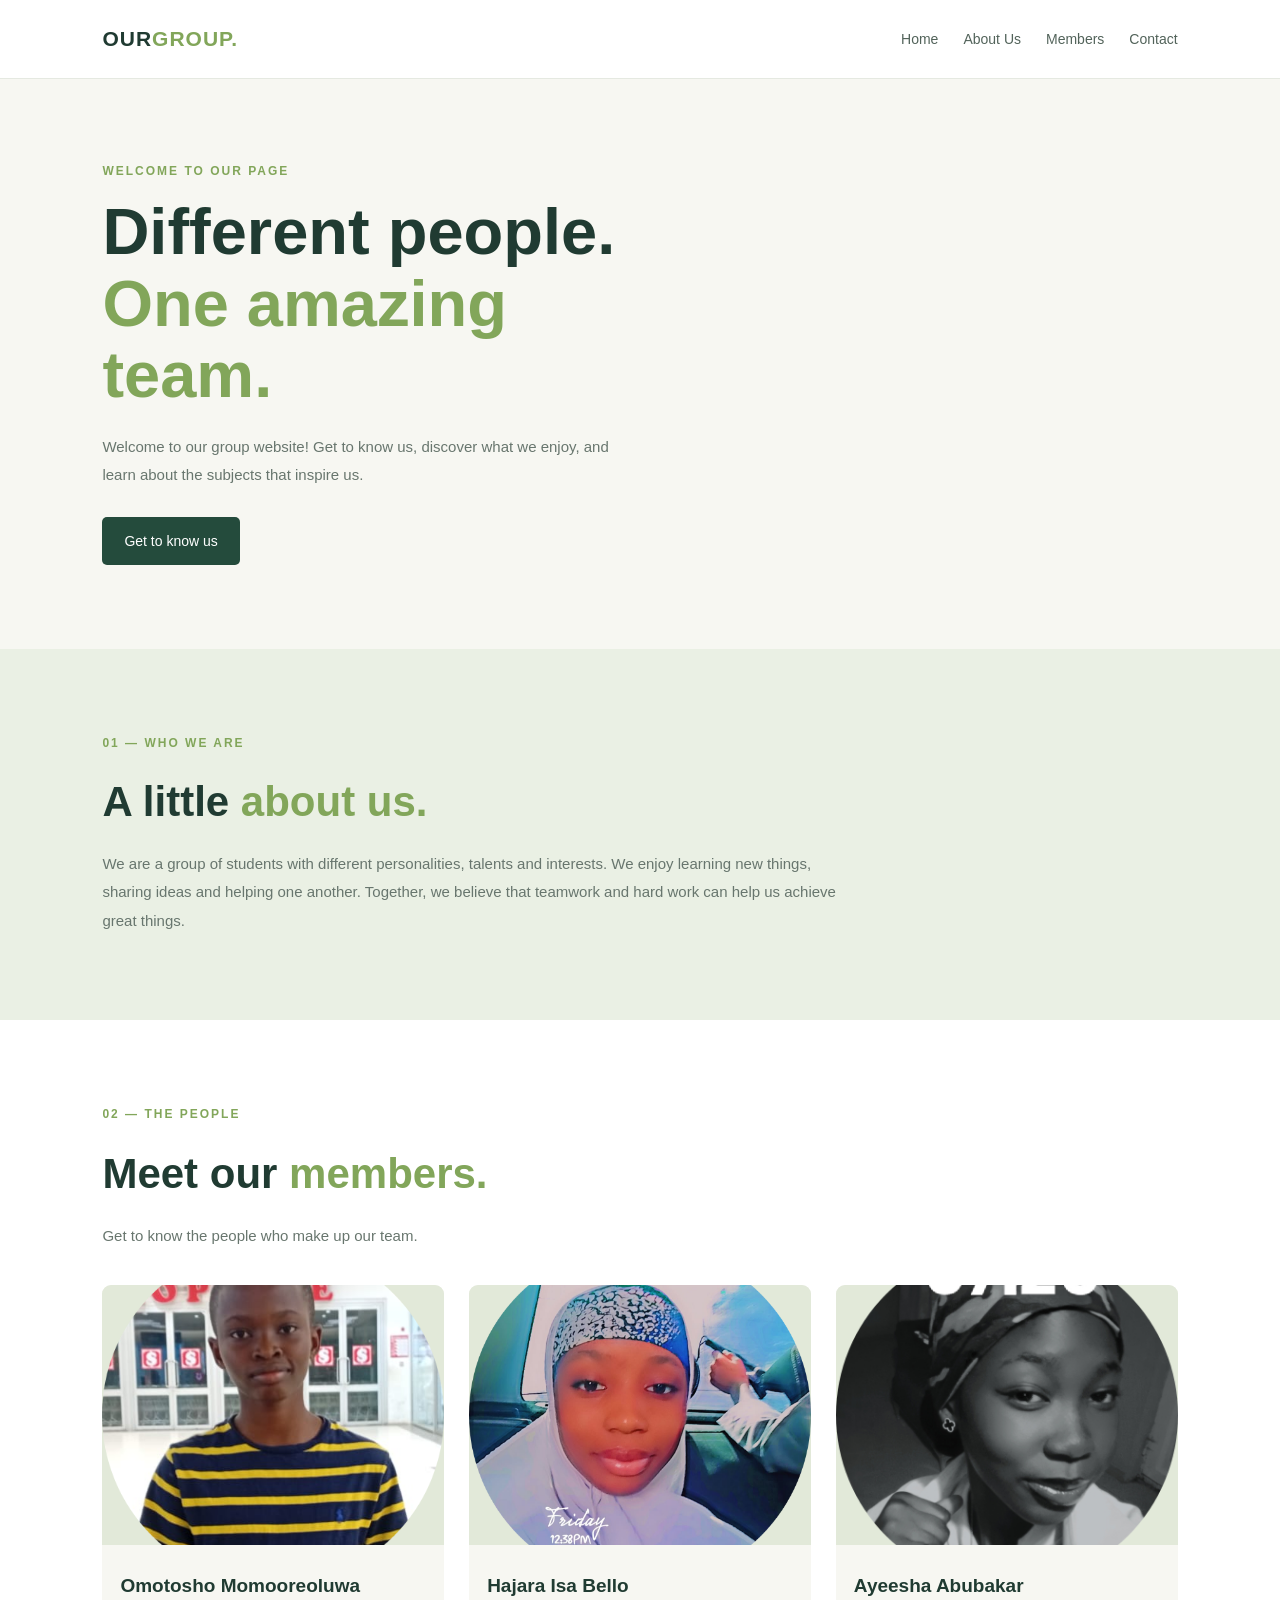
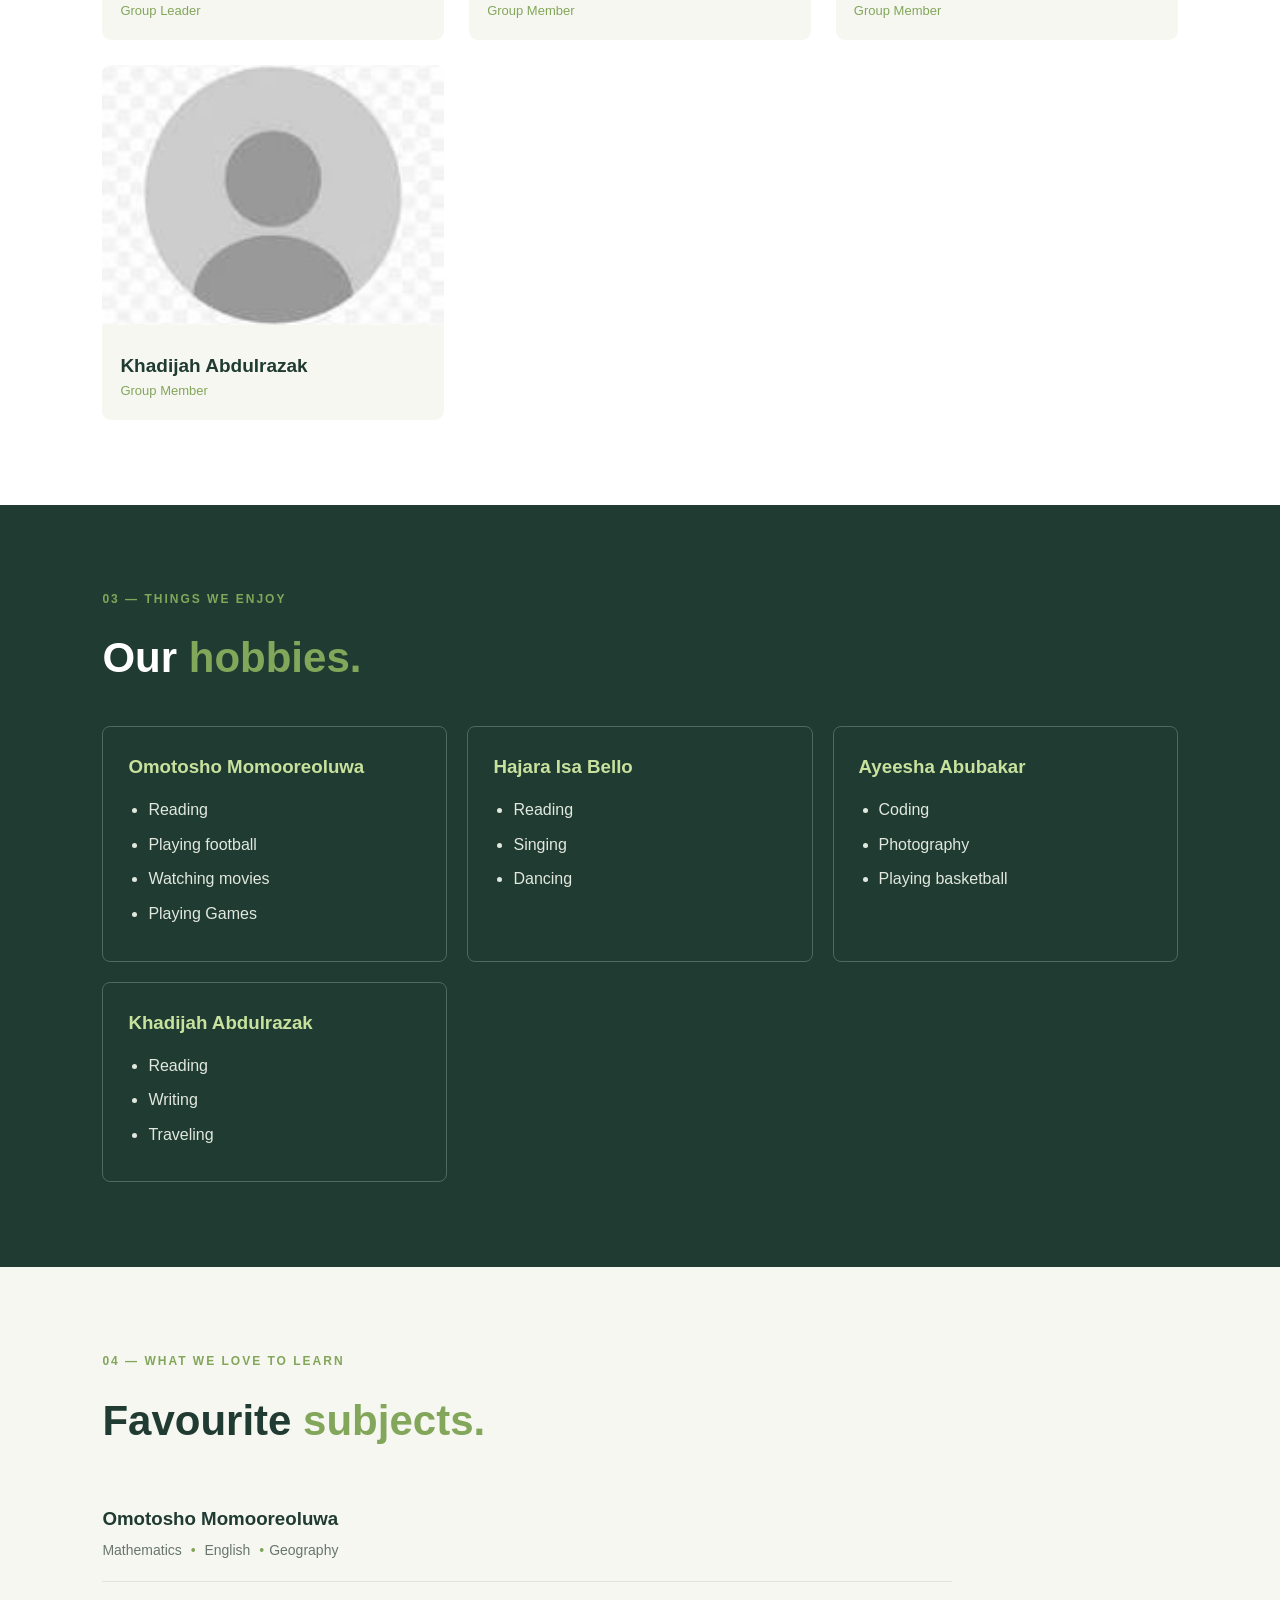
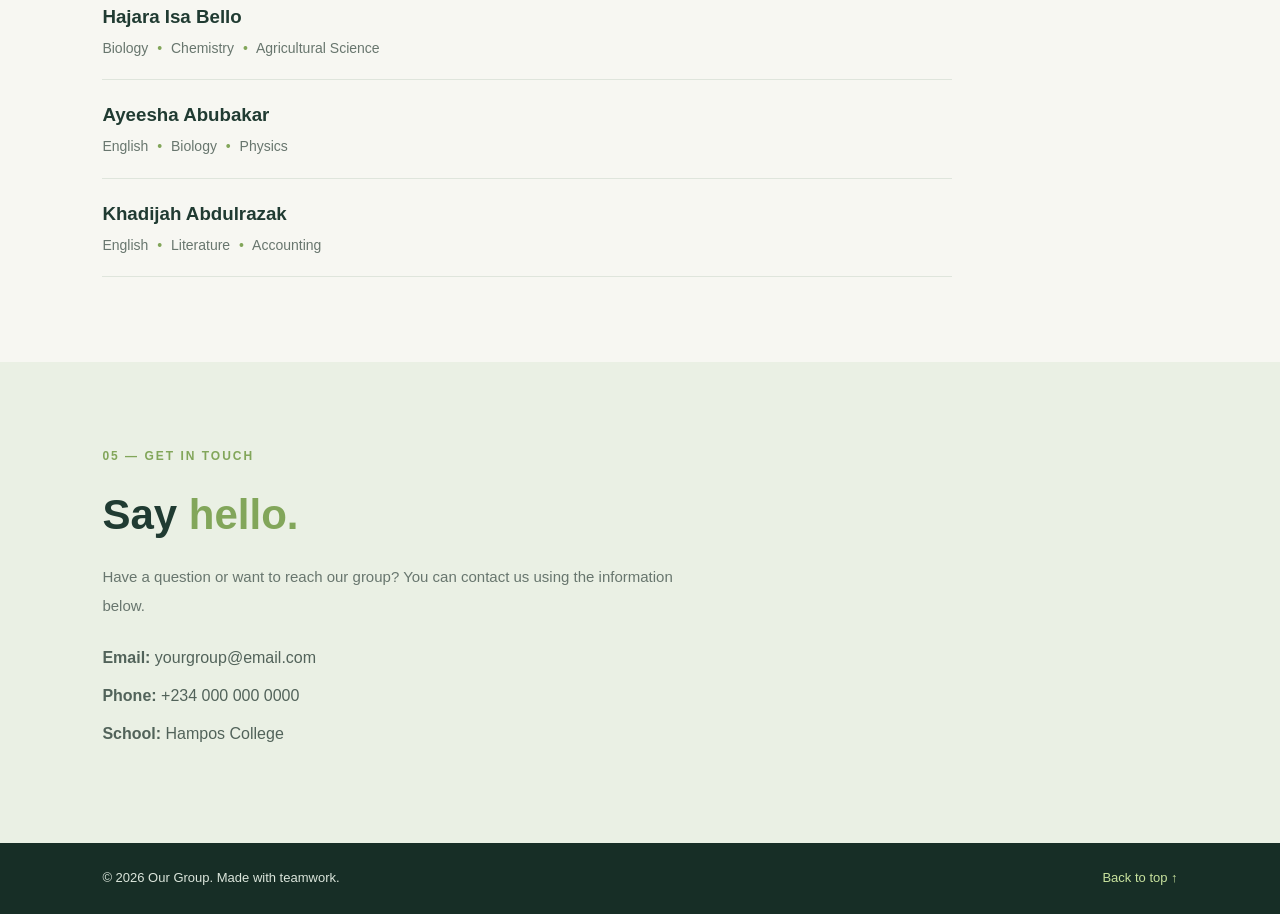
==== index.html @ 4564db66 "first commit" ====
<!DOCTYPE html>
<html lang="en">
<head>
  <meta charset="UTF-8">
  <meta name="viewport" content="width=device-width, initial-scale=1.0">
  <title>Our Group | Student Introduction</title>
  <link rel="stylesheet" href="style.css">
</head>
<body>

  <header class="header">
    <a href="#home" class="logo">OUR<span>GROUP.</span></a>
    <nav>
      <a href="#home">Home</a>
      <a href="#about">About Us</a>
      <a href="#members">Members</a>
      <a href="#contact">Contact</a>
    </nav>
  </header>

    <section class="hero" id="home">
    <div class="hero-content">
      <p class="eyebrow">WELCOME TO OUR PAGE</p>
      <h1>Different people.<br><span>One amazing team.</span></h1>
      <p class="hero-text">
        Welcome to our group website! Get to know us, discover what we enjoy,
        and learn about the subjects that inspire us.
      </p>
      <a href="#about" class="button">Get to know us</a>
    </div>
    
  </section>

  <section class="section about" id="about">
    <p class="eyebrow">01 — WHO WE ARE</p>
    <h2>A little <span>about us.</span></h2>
    <p class="section-description">
      We are a group of students with different personalities, talents and
      interests. We enjoy learning new things, sharing ideas and helping one
      another. Together, we believe that teamwork and hard work
      can help us achieve great things.
    </p>
  </section>

  <section class="section members" id="members">
    <p class="eyebrow">02 — THE PEOPLE</p>
    <h2>Meet our <span>members.</span></h2>
    <p class="section-description">
      Get to know the people who make up our team.
    </p>

    <div class="member-grid">

      <article class="member-card">
        <img src="images/Momooreoluwa-picture.png" alt="Student One">
        <div class="member-info">
          <h3>Omotosho Momooreoluwa</h3>
          <p>Group Leader</p>
        </div>
      </article>

      <article class="member-card">
        <img src="images/Hajara-picture.png" alt="Student Two">
        <div class="member-info">
          <h3>Hajara Isa Bello</h3>
          <p>Group Member</p>
        </div>
      </article>

      <article class="member-card">
        <img src="images/Ayeesha-picture.png" alt="Student Three">
        <div class="member-info">
          <h3>Ayeesha Abubakar</h3>
          <p>Group Member</p>
        </div>
      </article>

      <article class="member-card">
        <img src="images/Khadijah.jpg" alt="Student Four">
        <div class="member-info">
          <h3>Khadijah Abdulrazak</h3>
          <p>Group Member</p>
        </div>
      </article>

    </div>
  </section>

  <section class="section interests">
    <p class="eyebrow">03 — THINGS WE ENJOY</p>
    <h2>Our <span>hobbies.</span></h2>

    <div class="interest-grid">
      <div class="interest-card">
        <h3>Omotosho Momooreoluwa</h3>
        <ul>
          <li>Reading</li>
          <li>Playing football</li>
          <li>Watching movies</li>
          <li>Playing Games</li>
        </ul>
      </div>

      <div class="interest-card">
        <h3>Hajara Isa Bello</h3>
        <ul>
          <li>Reading</li>
          <li>Singing</li>
          <li>Dancing</li>
        </ul>
      </div>

      <div class="interest-card">
        <h3>Ayeesha Abubakar </h3>
        <ul>
          <li>Coding</li>
          <li>Photography</li>
          <li>Playing basketball</li>
        </ul>
      </div>

      <div class="interest-card">
        <h3>Khadijah Abdulrazak</h3>
        <ul>
          <li>Reading</li>
          <li>Writing</li>
          <li>Traveling</li>
        </ul>
      </div>
    </div>
  </section>

  <section class="section subjects">
    <p class="eyebrow">04 — WHAT WE LOVE TO LEARN</p>
    <h2>Favourite <span>subjects.</span></h2>

    <div class="subject-list">
      <div class="subject-row">
        <h3>Omotosho Momooreoluwa</h3>
        <p>Mathematics <span>•</span> English <span>•</span>Geography</p>
      </div>
      <div class="subject-row">
        <h3>Hajara Isa Bello</h3>
        <p>Biology <span>•</span> Chemistry <span>•</span> Agricultural Science</p>
      </div>
      <div class="subject-row">
        <h3>Ayeesha Abubakar</h3>
        <p>English <span>•</span> Biology <span>•</span> Physics</p>
      </div>
      <div class="subject-row">
        <h3>Khadijah Abdulrazak</h3>
        <p>English <span>•</span> Literature <span>•</span> Accounting</p>
      </div>
    </div>
  </section>

  <section class="section contact" id="contact">
    <p class="eyebrow">05 — GET IN TOUCH</p>
    <h2>Say <span>hello.</span></h2>
    <p class="section-description">
      Have a question or want to reach our group? You can contact us using
      the information below.
    </p>

    <div class="contact-details">
      <p><strong>Email:</strong> yourgroup@email.com</p>
      <p><strong>Phone:</strong> +234 000 000 0000</p>
      <p><strong>School:</strong> Hampos College</p>
    </div>
  </section>

  <footer>
    <p>© 2026 Our Group. Made with teamwork.</p>
    <a href="#home">Back to top ↑</a>
  </footer>

</body>
</html>
---- style.css ----
/* GENERAL STYLES */
* {
  margin: 0;
  padding: 0;
  box-sizing: border-box;
  scroll-behavior: smooth;
}

body {
  font-family: Arial, Helvetica, sans-serif;
  background-color: #f7f7f2;
  color: #203b32;
  line-height: 1.6;
}

a {
  text-decoration: none;
  color: inherit;
}

/* NAVIGATION */
.header {
  display: flex;
  justify-content: space-between;
  align-items: center;
  padding: 22px 8%;
  background-color: #ffffff;
  border-bottom: 1px solid #e5e9e1;
}

.logo {
  font-size: 21px;
  font-weight: bold;
  letter-spacing: 1px;
}

.logo span {
  color: #82a65a;
}

nav {
  display: flex;
  gap: 25px;
}

nav a {
  font-size: 14px;
  color: #52635a;
  transition: color 0.3s;
}

nav a:hover {
  color: #82a65a;
}

/* HOME SECTION */
.hero {
  min-height: 570px;
  padding: 75px 8%;
  display: flex;
  align-items: center;
  justify-content: space-between;
  gap: 50px;
}

.hero-content {
  max-width: 530px;
}

.eyebrow {
  color: #82a65a;
  font-size: 12px;
  font-weight: bold;
  letter-spacing: 2px;
  margin-bottom: 15px;
}

.hero h1 {
  font-size: clamp(42px, 6vw, 65px);
  line-height: 1.1;
  margin-bottom: 22px;
}

.hero h1 span,
h2 span {
  color: #82a65a;
}

.hero-text,
.section-description {
  color: #68766e;
  max-width: 600px;
  font-size: 15px;
  line-height: 1.9;
}

.button {
  display: inline-block;
  margin-top: 27px;
  padding: 13px 22px;
  background-color: #244b3c;
  color: white;
  border-radius: 5px;
  font-size: 14px;
  transition: background-color 0.3s;
}

.button:hover {
  background-color: #82a65a;
}

.hero-image {
  width: 43%;
  height: 350px;
  background-color: #e2e9d9;
  border-radius: 12px;
  overflow: hidden;
}

.hero-image img {
  width: 100%;
  height: 100%;
  object-fit: cover;
}

/* GENERAL SECTION STYLES */
.section {
  padding: 85px 8%;
}

.section h2 {
  font-size: 42px;
  margin-bottom: 15px;
}

.about {
  background-color: #eaf0e4;
}

.about .section-description {
  max-width: 760px;
}

/* MEMBERS / PICTURES */
.members {
  background-color: #ffffff;
}

.member-grid {
  display: grid;
  grid-template-columns: repeat(3, 1fr);
  gap: 25px;
  margin-top: 35px;
}

.member-card {
  background-color: #f7f7f2;
  border-radius: 9px;
  overflow: hidden;
  transition: transform 0.3s, box-shadow 0.3s;
}

.member-card:hover {
  transform: translateY(-5px);
  box-shadow: 0 12px 25px rgba(30, 60, 40, 0.1);
}

.member-card img {
  width: 100%;
  height: 260px;
  object-fit: cover;
  background-color: #e2e9d9;
}

.member-info {
  padding: 18px;
}

.member-info h3 {
  font-size: 19px;
}

.member-info p {
  color: #82a65a;
  font-size: 13px;
}

/* HOBBIES */
.interests {
  background-color: #203b32;
  color: white;
}

.interests .section-description {
  color: #c3cec4;
}

.interest-grid {
  display: grid;
  grid-template-columns: repeat(3, 1fr);
  gap: 20px;
  margin-top: 35px;
}

.interest-card {
  padding: 25px;
  border: 1px solid #50695c;
  border-radius: 8px;
}

.interest-card h3 {
  margin-bottom: 15px;
  color: #c8e29e;
}

.interest-card ul {
  padding-left: 20px;
  color: #e1e8df;
}

.interest-card li {
  margin: 9px 0;
}

/* FAVOURITE SUBJECTS */
.subjects {
  background-color: #f7f7f2;
}

.subject-list {
  margin-top: 30px;
  max-width: 850px;
}

.subject-row {
  padding: 20px 0;
  border-bottom: 1px solid #dfe5dc;
}

.subject-row h3 {
  margin-bottom: 5px;
}

.subject-row p {
  color: #68766e;
  font-size: 14px;
}

.subject-row p span {
  color: #82a65a;
  padding: 0 5px;
}

/* CONTACT */
.contact {
  background-color: #eaf0e4;
}

.contact-details {
  margin-top: 25px;
}

.contact-details p {
  margin: 12px 0;
  color: #52635a;
}

/* FOOTER */
footer {
  padding: 25px 8%;
  background-color: #172e26;
  color: #dce6dc;
  display: flex;
  justify-content: space-between;
  align-items: center;
  font-size: 13px;
}

footer a {
  color: #c8e29e;
}

/* MOBILE RESPONSIVENESS */
@media (max-width: 768px) {
  .header {
    flex-direction: column;
    gap: 15px;
  }

  nav {
    flex-wrap: wrap;
    justify-content: center;
    gap: 15px;
  }

  .hero {
    flex-direction: column;
    align-items: flex-start;
    padding-top: 55px;
  }

  .hero-image {
    width: 100%;
    height: 280px;
  }

  .member-grid,
  .interest-grid {
    grid-template-columns: 1fr 1fr;
  }

  .section {
    padding: 65px 7%;
  }
}

@media (max-width: 500px) {
  .member-grid,
  .interest-grid {
    grid-template-columns: 1fr;
  }

  .hero h1 {
    font-size: 43px;
  }

  .section h2 {
    font-size: 34px;
  }

  footer {
    flex-direction: column;
    gap: 10px;
    text-align: center;
  }
}
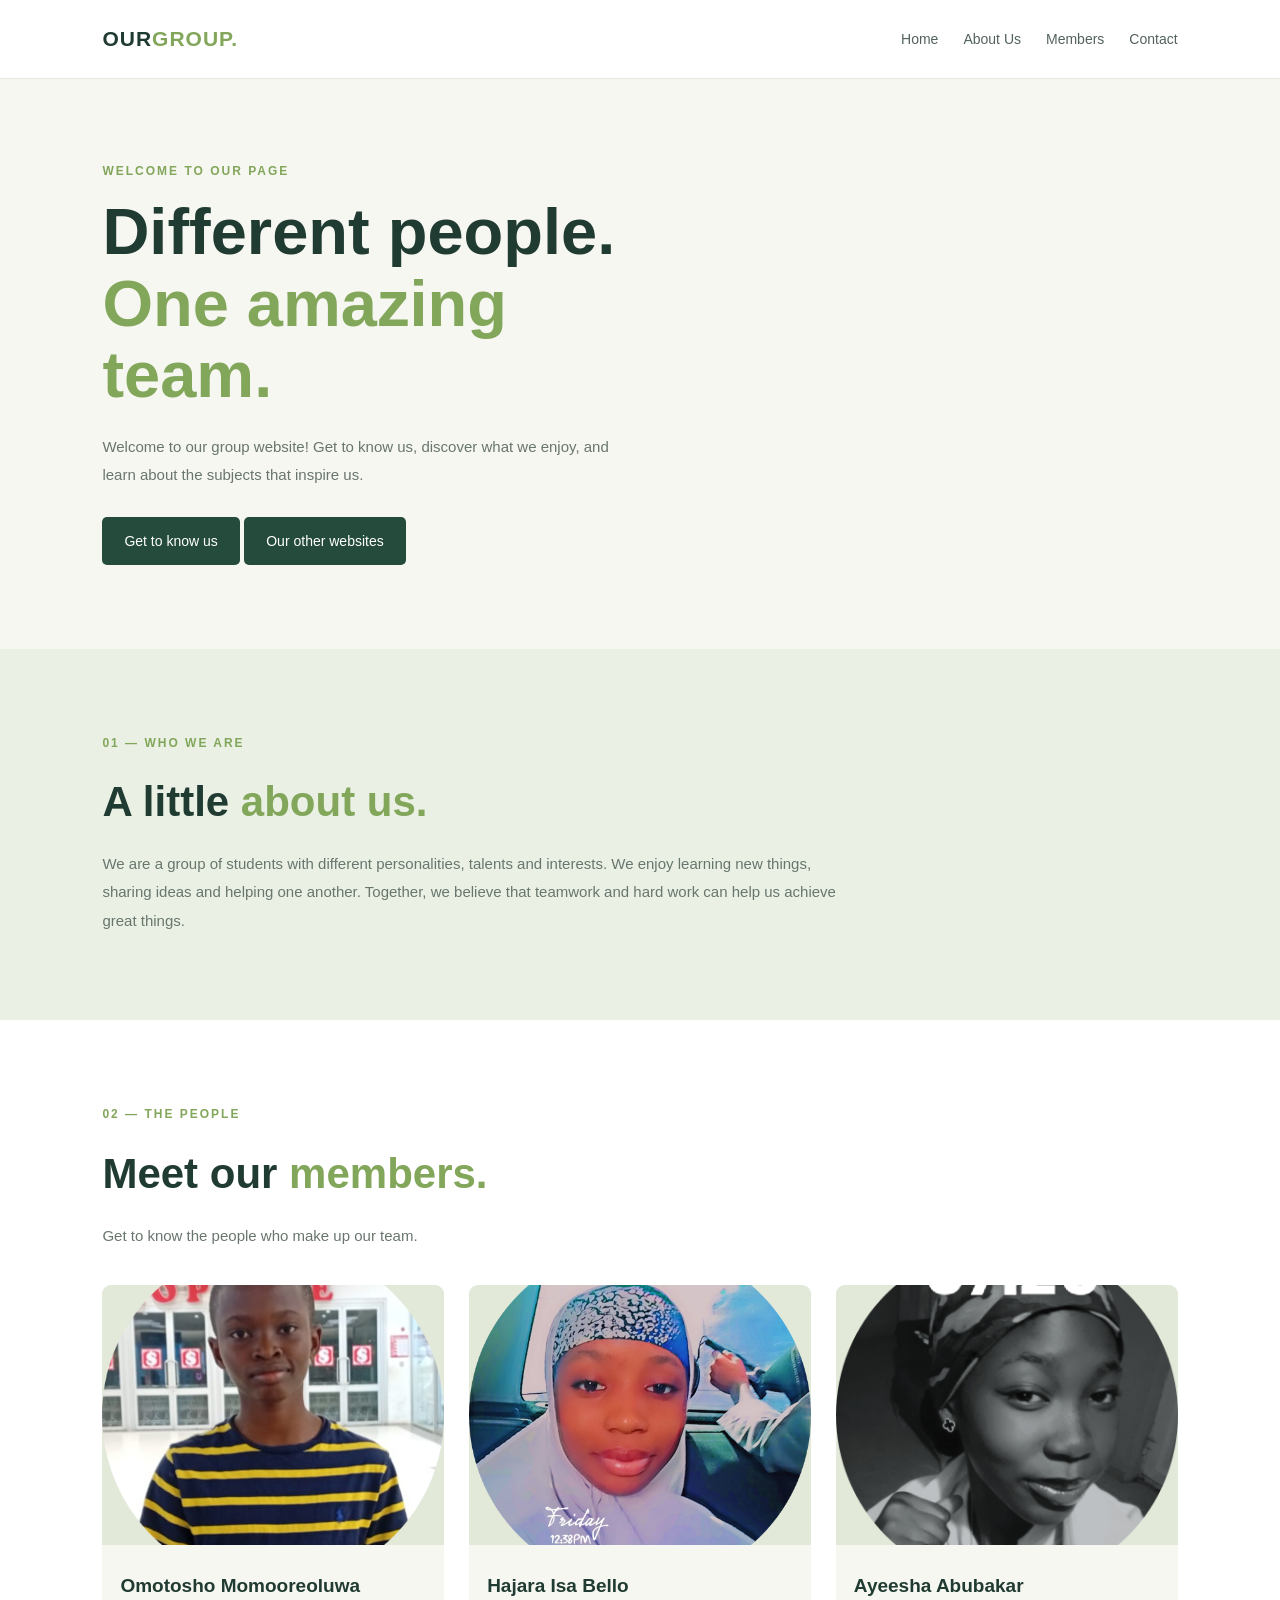
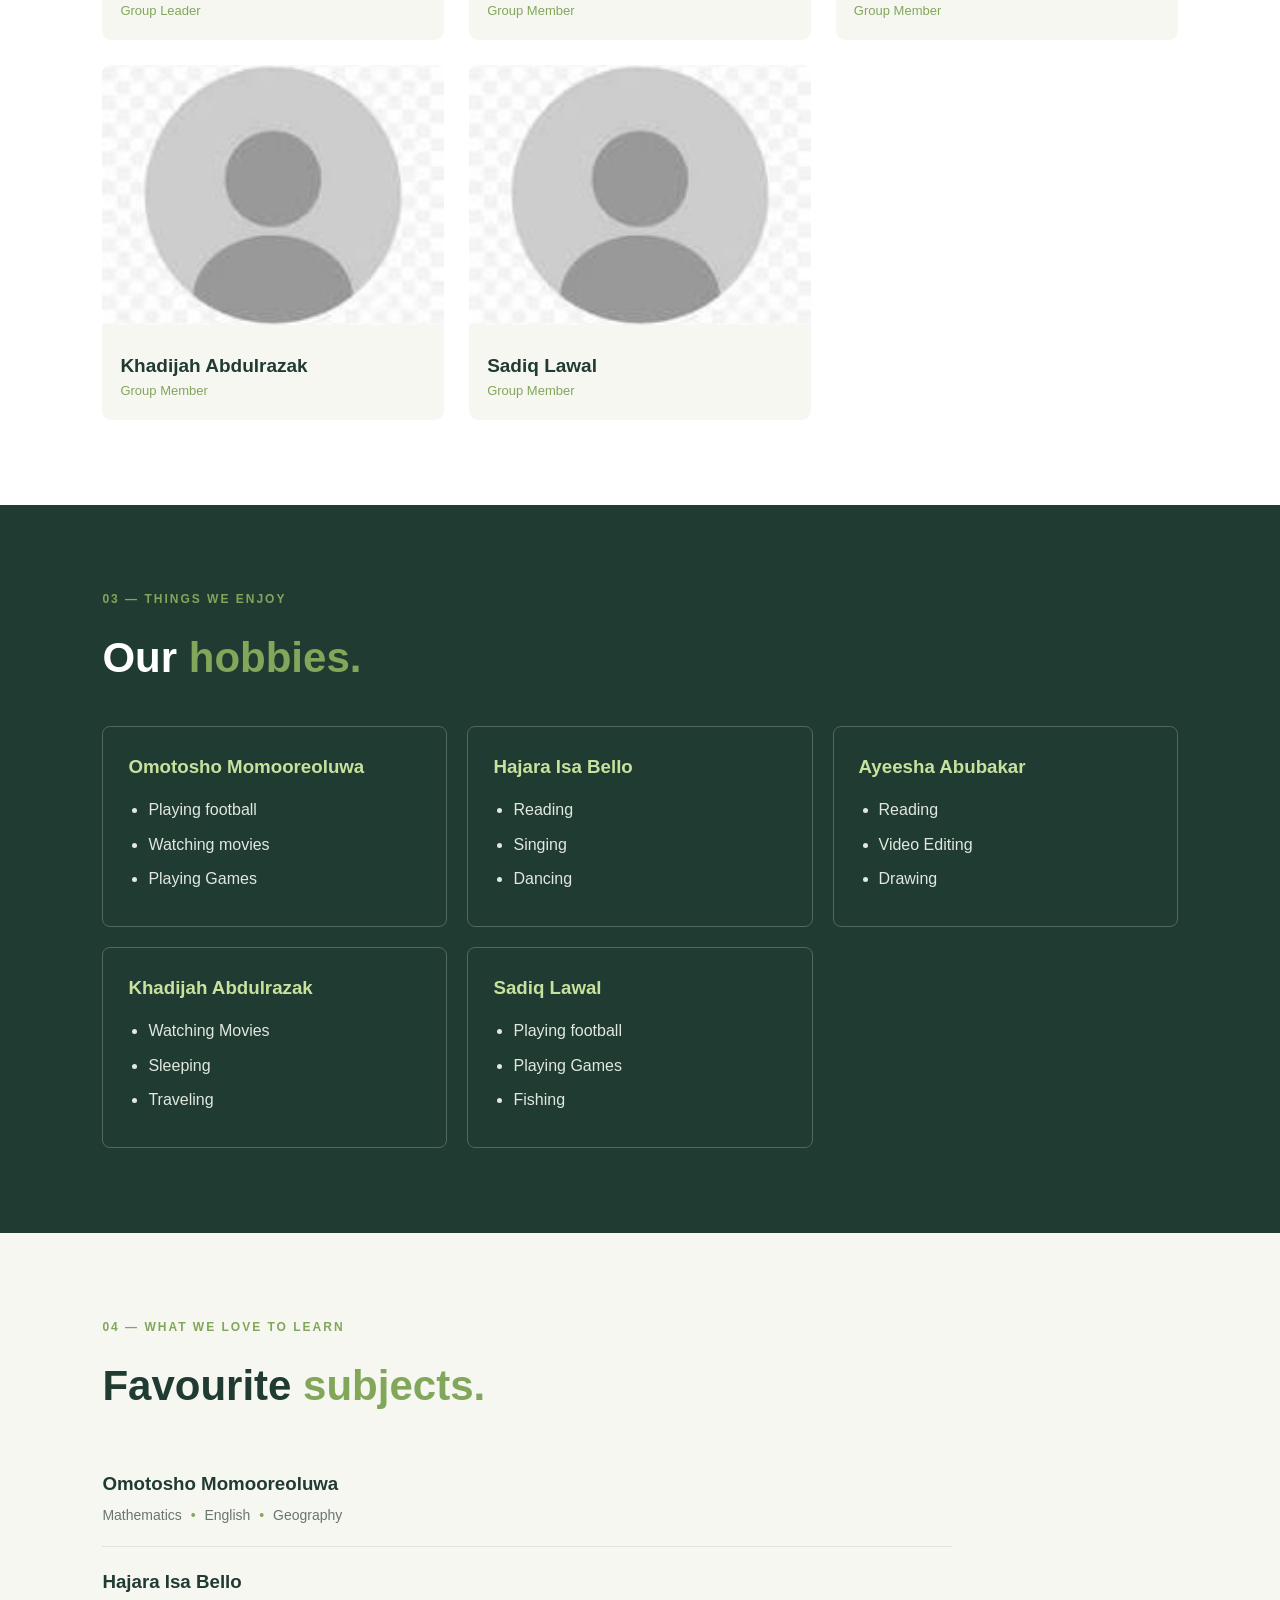
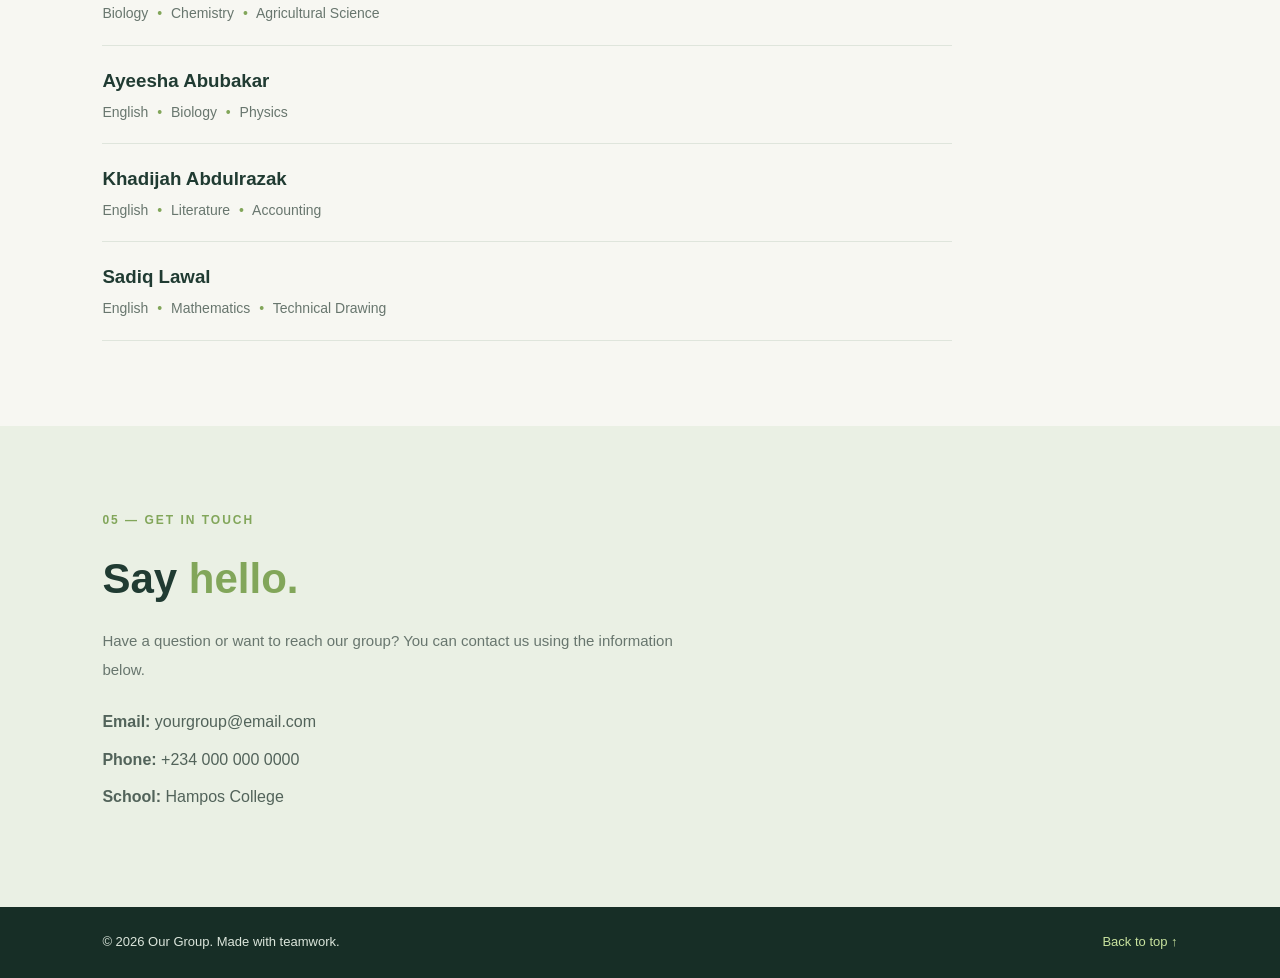
==== commit f55784e8: "Add the other website" ====
--- a/index.html
+++ b/index.html
@@ -18,7 +18,7 @@
     </nav>
   </header>
 
-    <section class="hero" id="home">
+  <section class="hero" id="home">
     <div class="hero-content">
       <p class="eyebrow">WELCOME TO OUR PAGE</p>
       <h1>Different people.<br><span>One amazing team.</span></h1>
@@ -27,8 +27,7 @@
         and learn about the subjects that inspire us.
       </p>
       <a href="#about" class="button">Get to know us</a>
-    </div>
-    
+      <a href="other/Index.html" class="button">Our other websites</a>
   </section>
 
   <section class="section about" id="about">
@@ -50,9 +49,9 @@
     </p>
 
     <div class="member-grid">
-
+      <!-- FIXED: Removed the .momo_pic wrapper and inline styling -->
       <article class="member-card">
-        <img src="images/Momooreoluwa-picture.png" alt="Student One">
+        <img src="images/Momooreoluwa-picture.png" alt="Omotosho Momooreoluwa">
         <div class="member-info">
           <h3>Omotosho Momooreoluwa</h3>
           <p>Group Leader</p>
@@ -60,7 +59,7 @@
       </article>
 
       <article class="member-card">
-        <img src="images/Hajara-picture.png" alt="Student Two">
+        <img src="images/Hajara-picture.png" alt="Hajara Isa Bello">
         <div class="member-info">
           <h3>Hajara Isa Bello</h3>
           <p>Group Member</p>
@@ -68,7 +67,7 @@
       </article>
 
       <article class="member-card">
-        <img src="images/Ayeesha-picture.png" alt="Student Three">
+        <img src="images/Ayeesha-picture.png" alt="Ayeesha Abubakar">
         <div class="member-info">
           <h3>Ayeesha Abubakar</h3>
           <p>Group Member</p>
@@ -76,13 +75,21 @@
       </article>
 
       <article class="member-card">
-        <img src="images/Khadijah.jpg" alt="Student Four">
+        <img src="images/Khadijah.jpg" alt="Khadijah Abdulrazak">
         <div class="member-info">
           <h3>Khadijah Abdulrazak</h3>
           <p>Group Member</p>
         </div>
       </article>
 
+      <article class="member-card">
+        <!-- FIXED: Pointed to Sadiq's asset instead of duplicating Khadijah's -->
+        <img src="images/Khadijah.jpg" alt="Sadiq Lawal">
+        <div class="member-info">
+          <h3>Sadiq Lawal</h3>
+          <p>Group Member</p>
+        </div>
+      </article>
     </div>
   </section>
 
@@ -94,7 +101,6 @@
       <div class="interest-card">
         <h3>Omotosho Momooreoluwa</h3>
         <ul>
-          <li>Reading</li>
           <li>Playing football</li>
           <li>Watching movies</li>
           <li>Playing Games</li>
@@ -113,18 +119,27 @@
       <div class="interest-card">
         <h3>Ayeesha Abubakar </h3>
         <ul>
-          <li>Coding</li>
-          <li>Photography</li>
-          <li>Playing basketball</li>
+          <li>Reading</li>
+          <li>Video Editing</li>
+          <li>Drawing</li>
         </ul>
       </div>
 
       <div class="interest-card">
         <h3>Khadijah Abdulrazak</h3>
         <ul>
-          <li>Reading</li>
-          <li>Writing</li>
+          <li>Watching Movies</li>
+          <li>Sleeping</li>
           <li>Traveling</li>
+        </ul>
+      </div>
+
+      <div class="interest-card">
+        <h3>Sadiq Lawal</h3>
+        <ul>
+          <li>Playing football</li>
+          <li>Playing Games</li>
+          <li>Fishing</li>
         </ul>
       </div>
     </div>
@@ -137,7 +152,7 @@
     <div class="subject-list">
       <div class="subject-row">
         <h3>Omotosho Momooreoluwa</h3>
-        <p>Mathematics <span>•</span> English <span>•</span>Geography</p>
+        <p>Mathematics <span>•</span> English <span>•</span> Geography</p>
       </div>
       <div class="subject-row">
         <h3>Hajara Isa Bello</h3>
@@ -150,6 +165,10 @@
       <div class="subject-row">
         <h3>Khadijah Abdulrazak</h3>
         <p>English <span>•</span> Literature <span>•</span> Accounting</p>
+      </div>
+      <div class="subject-row">
+        <h3>Sadiq Lawal</h3>
+        <p>English <span>•</span> Mathematics <span>•</span> Technical Drawing</p>
       </div>
     </div>
   </section>
@@ -173,6 +192,6 @@
     <p>© 2026 Our Group. Made with teamwork.</p>
     <a href="#home">Back to top ↑</a>
   </footer>
-
+  
 </body>
 </html>
--- a/style.css
+++ b/style.css
@@ -185,6 +185,8 @@
   font-size: 13px;
 }
 
+
+
 /* HOBBIES */
 .interests {
   background-color: #203b32;
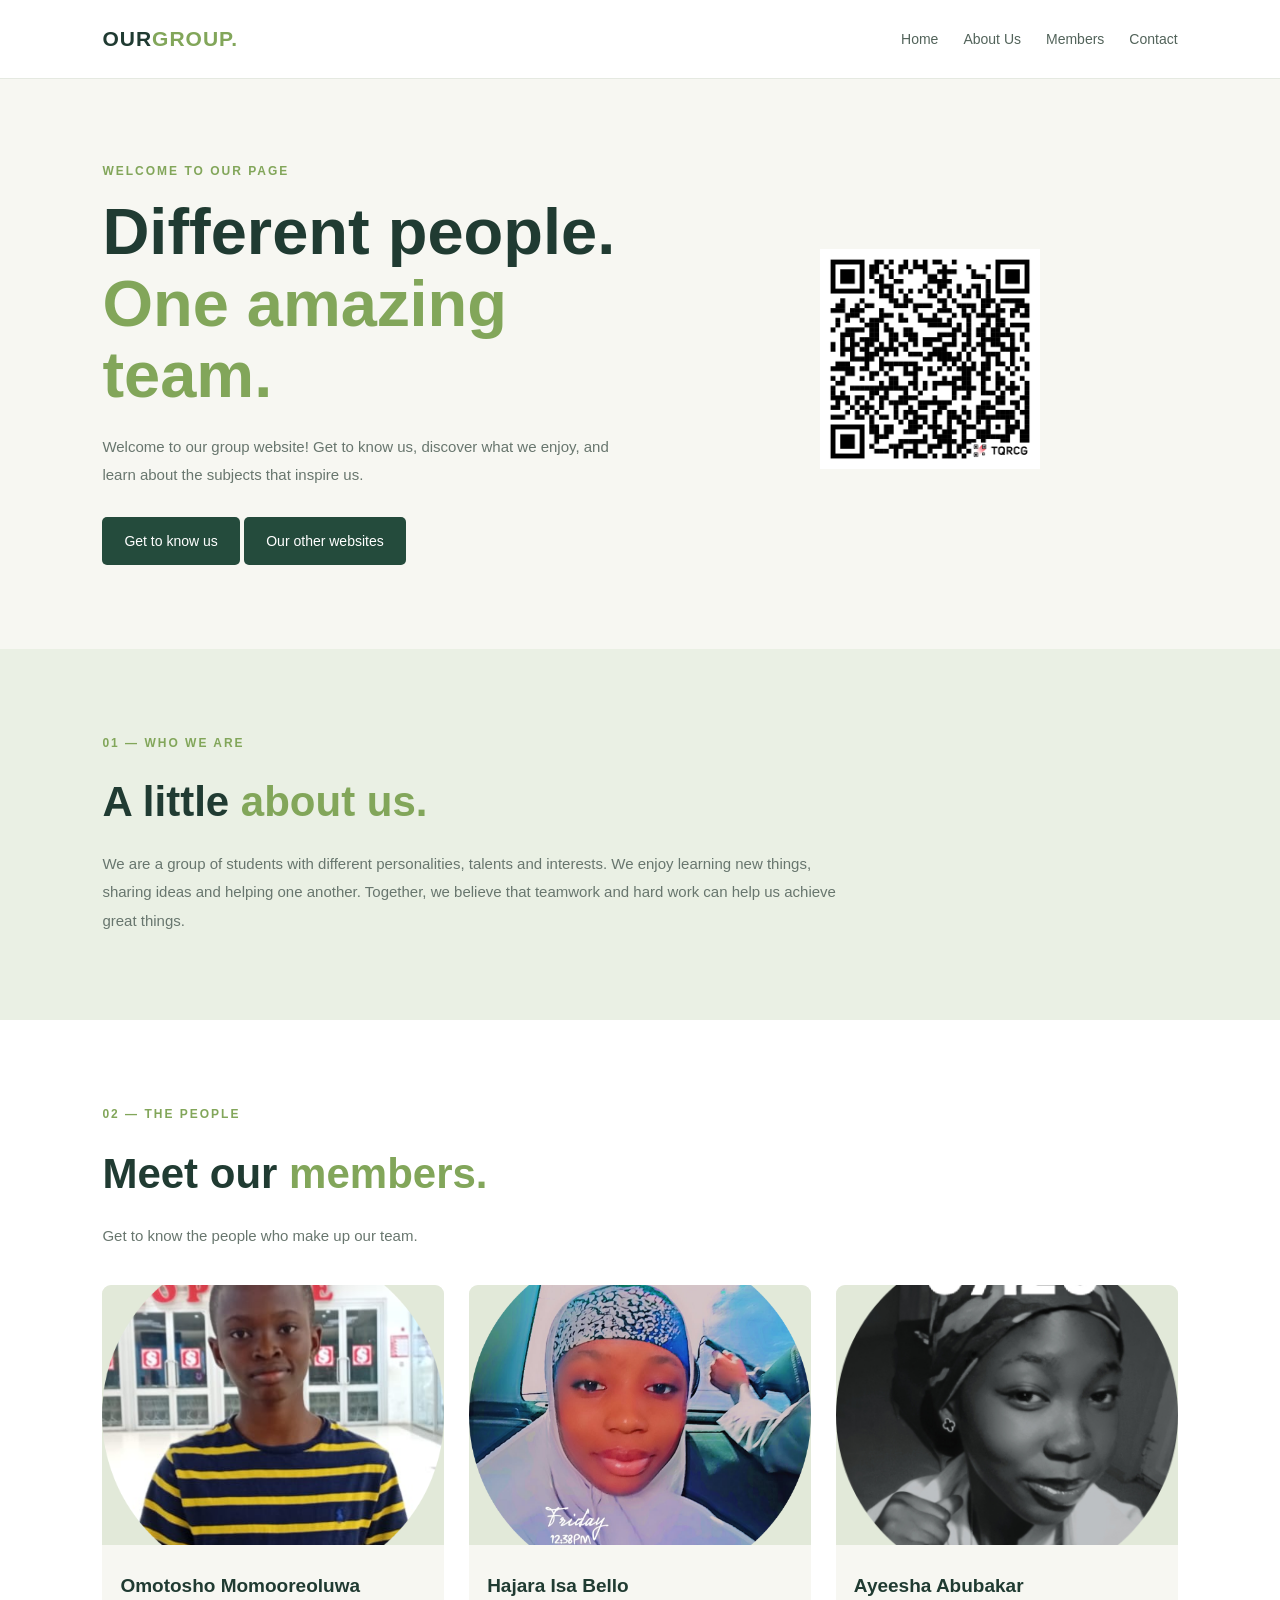
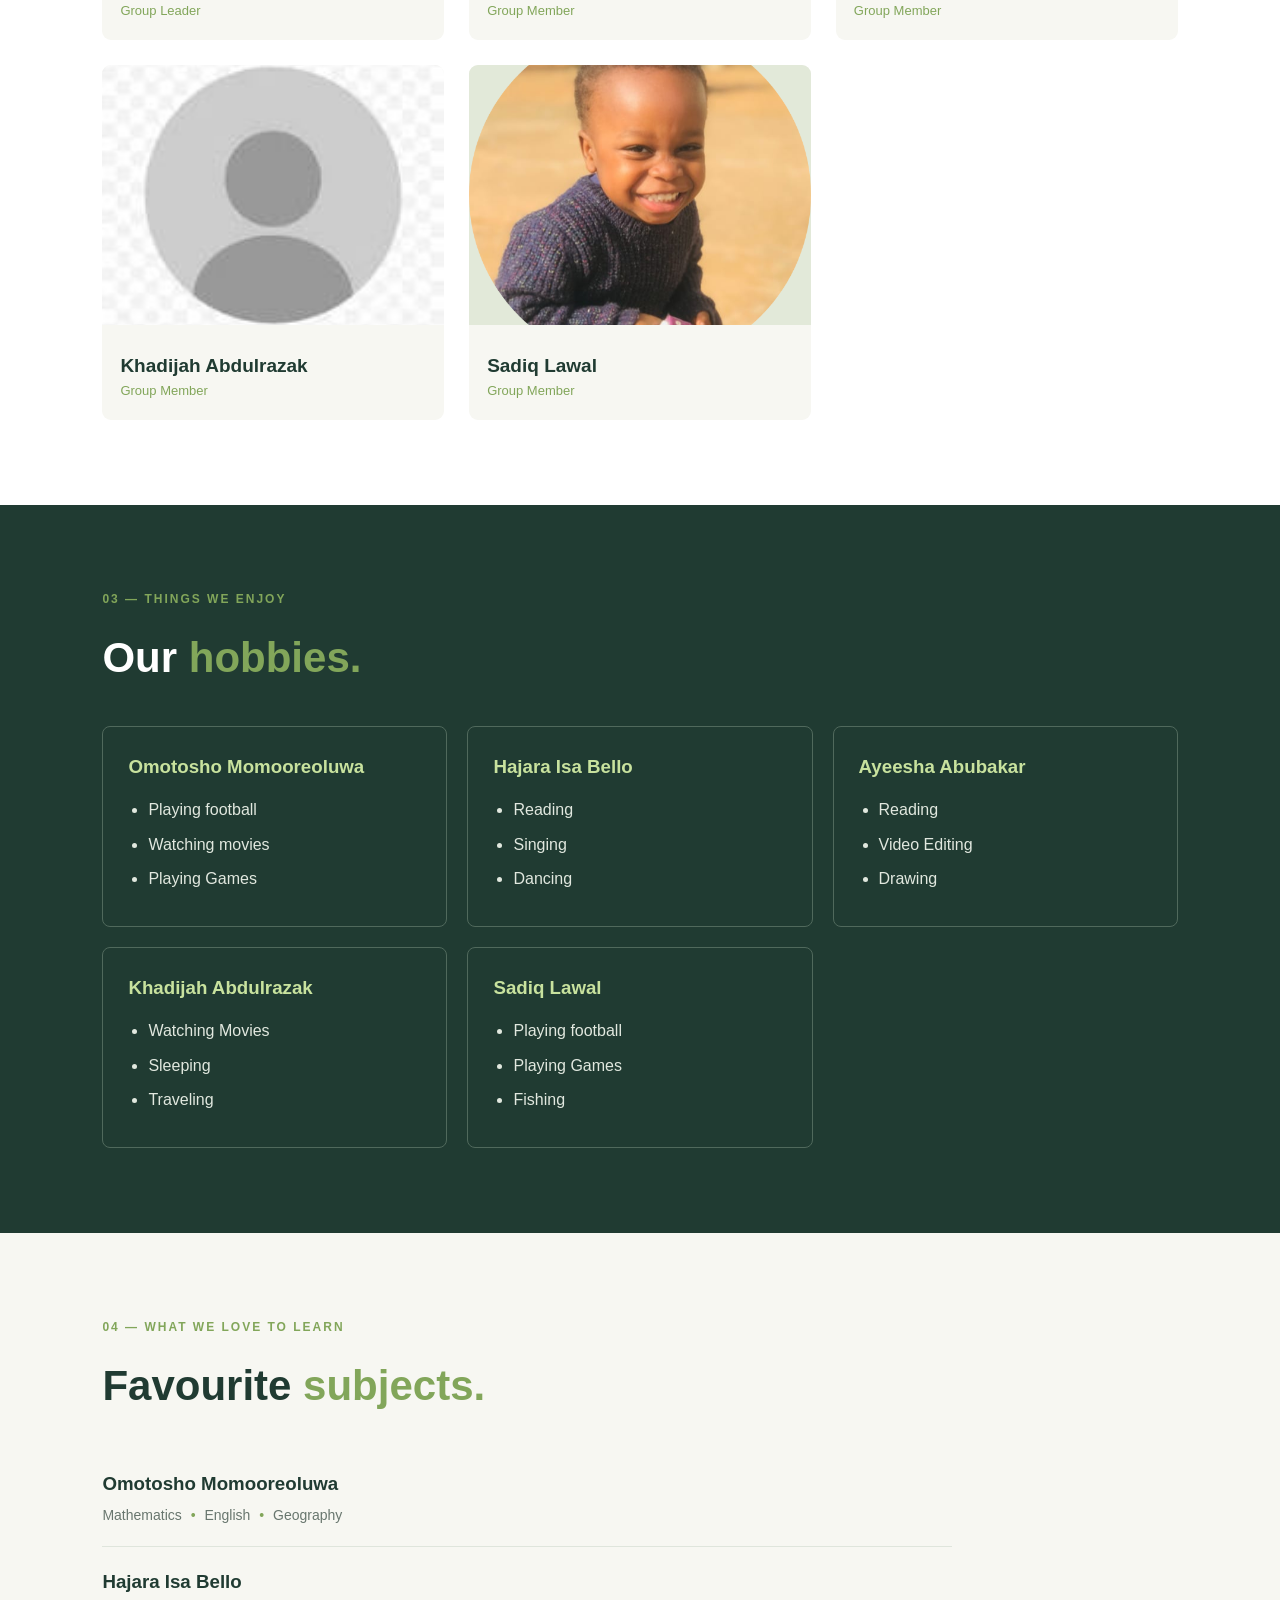
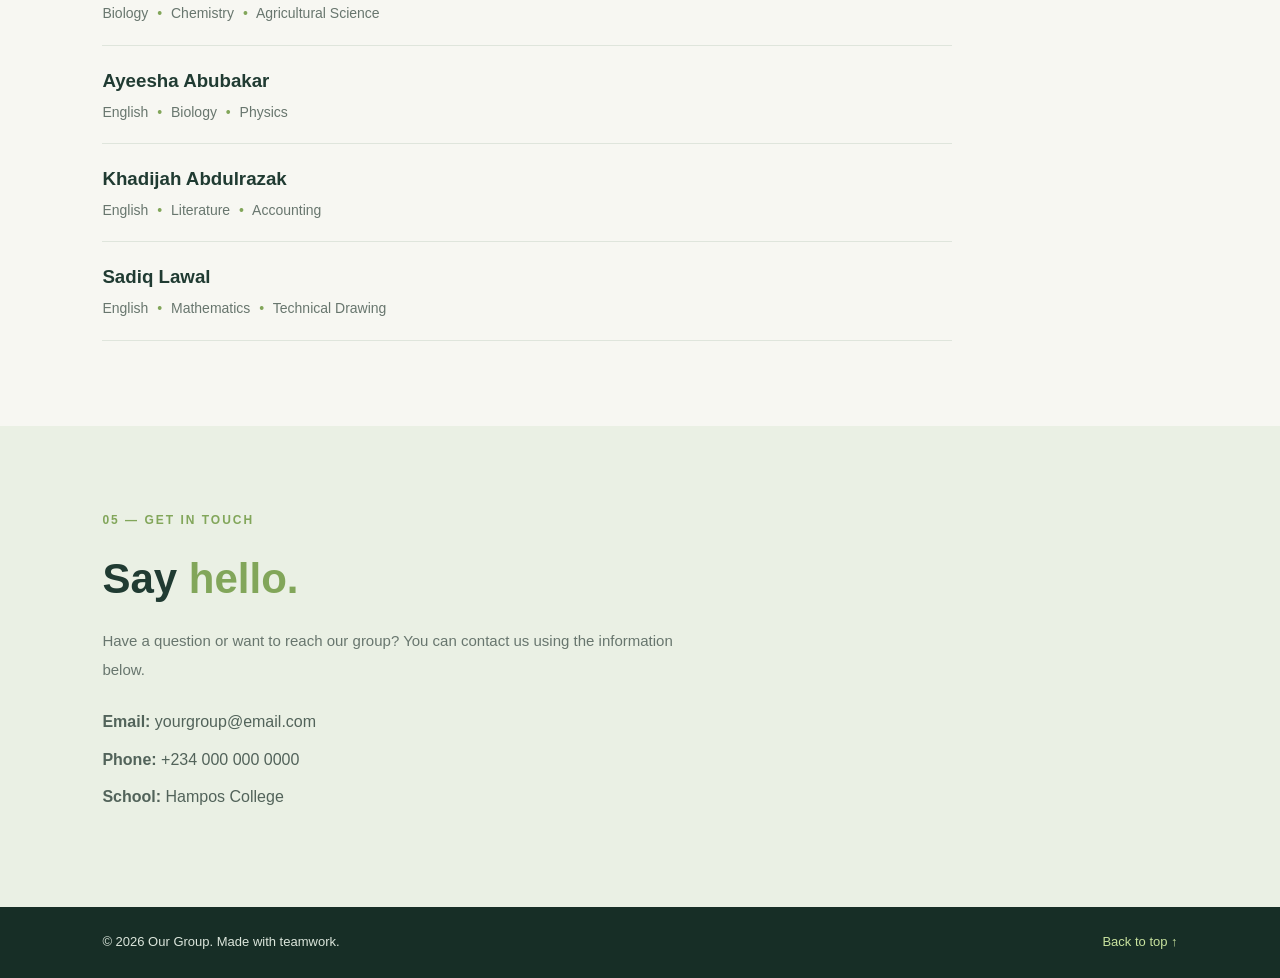
==== commit 97e38f04: "fix qrcode and add picture" ====
--- a/index.html
+++ b/index.html
@@ -18,17 +18,34 @@
     </nav>
   </header>
 
-  <section class="hero" id="home">
-    <div class="hero-content">
-      <p class="eyebrow">WELCOME TO OUR PAGE</p>
-      <h1>Different people.<br><span>One amazing team.</span></h1>
-      <p class="hero-text">
-        Welcome to our group website! Get to know us, discover what we enjoy,
-        and learn about the subjects that inspire us.
-      </p>
-      <a href="#about" class="button">Get to know us</a>
-      <a href="other/Index.html" class="button">Our other websites</a>
-  </section>
+    <section class="hero" id="home">
+    <div class="hero-container">
+      
+      <!-- Left side: Text Content -->
+      <div class="hero-content">
+        <p class="eyebrow">WELCOME TO OUR PAGE</p>
+        <h1>
+          Different people.<br>
+          <span>One amazing team.</span>
+        </h1>
+        
+        <p class="hero-text">
+          Welcome to our group website! Get to know us, discover what we enjoy,
+          and learn about the subjects that inspire us.
+        </p>
+
+        <a href="#about" class="button">Get to know us</a>
+        <a href="other/Index.html" class="button">Our other websites</a>
+      </div>
+
+      <!-- Right side: QR Code -->
+      <div class="QRcode">
+        <img src="images/group1websitesqrcode.png" alt="Websites QR code">
+      </div>
+
+    </div>
+  </section>
+
 
   <section class="section about" id="about">
     <p class="eyebrow">01 — WHO WE ARE</p>
@@ -84,7 +101,7 @@
 
       <article class="member-card">
         <!-- FIXED: Pointed to Sadiq's asset instead of duplicating Khadijah's -->
-        <img src="images/Khadijah.jpg" alt="Sadiq Lawal">
+        <img src="images/Sadiq-picture.png" alt="Sadiq Lawal">
         <div class="member-info">
           <h3>Sadiq Lawal</h3>
           <p>Group Member</p>
--- a/style.css
+++ b/style.css
@@ -187,6 +187,13 @@
 
 
 
+
+.QRcode {
+  transform: translate(10px, -5px);
+  transition: transform 0.3s ease;
+}
+
+
 /* HOBBIES */
 .interests {
   background-color: #203b32;
@@ -336,3 +343,35 @@
     text-align: center;
   }
 }
+
+
+
+.hero-container {
+  display: flex;
+  justify-content: space-between;
+  align-items: center;           
+  width: 100%;
+  max-width: 1200px;             
+  flex-wrap: wrap; 
+  gap: 30px;       
+}
+
+.hero-content {
+  flex: 1;
+  min-width: 280px;
+}
+
+
+.QRcode {
+  display: flex;
+  justify-content: center;
+  align-items: center;
+  margin: 0 auto; 
+}
+
+.QRcode img {
+  max-width: 220px; 
+  width: 100%;
+  height: auto;
+  display: block;
+}
